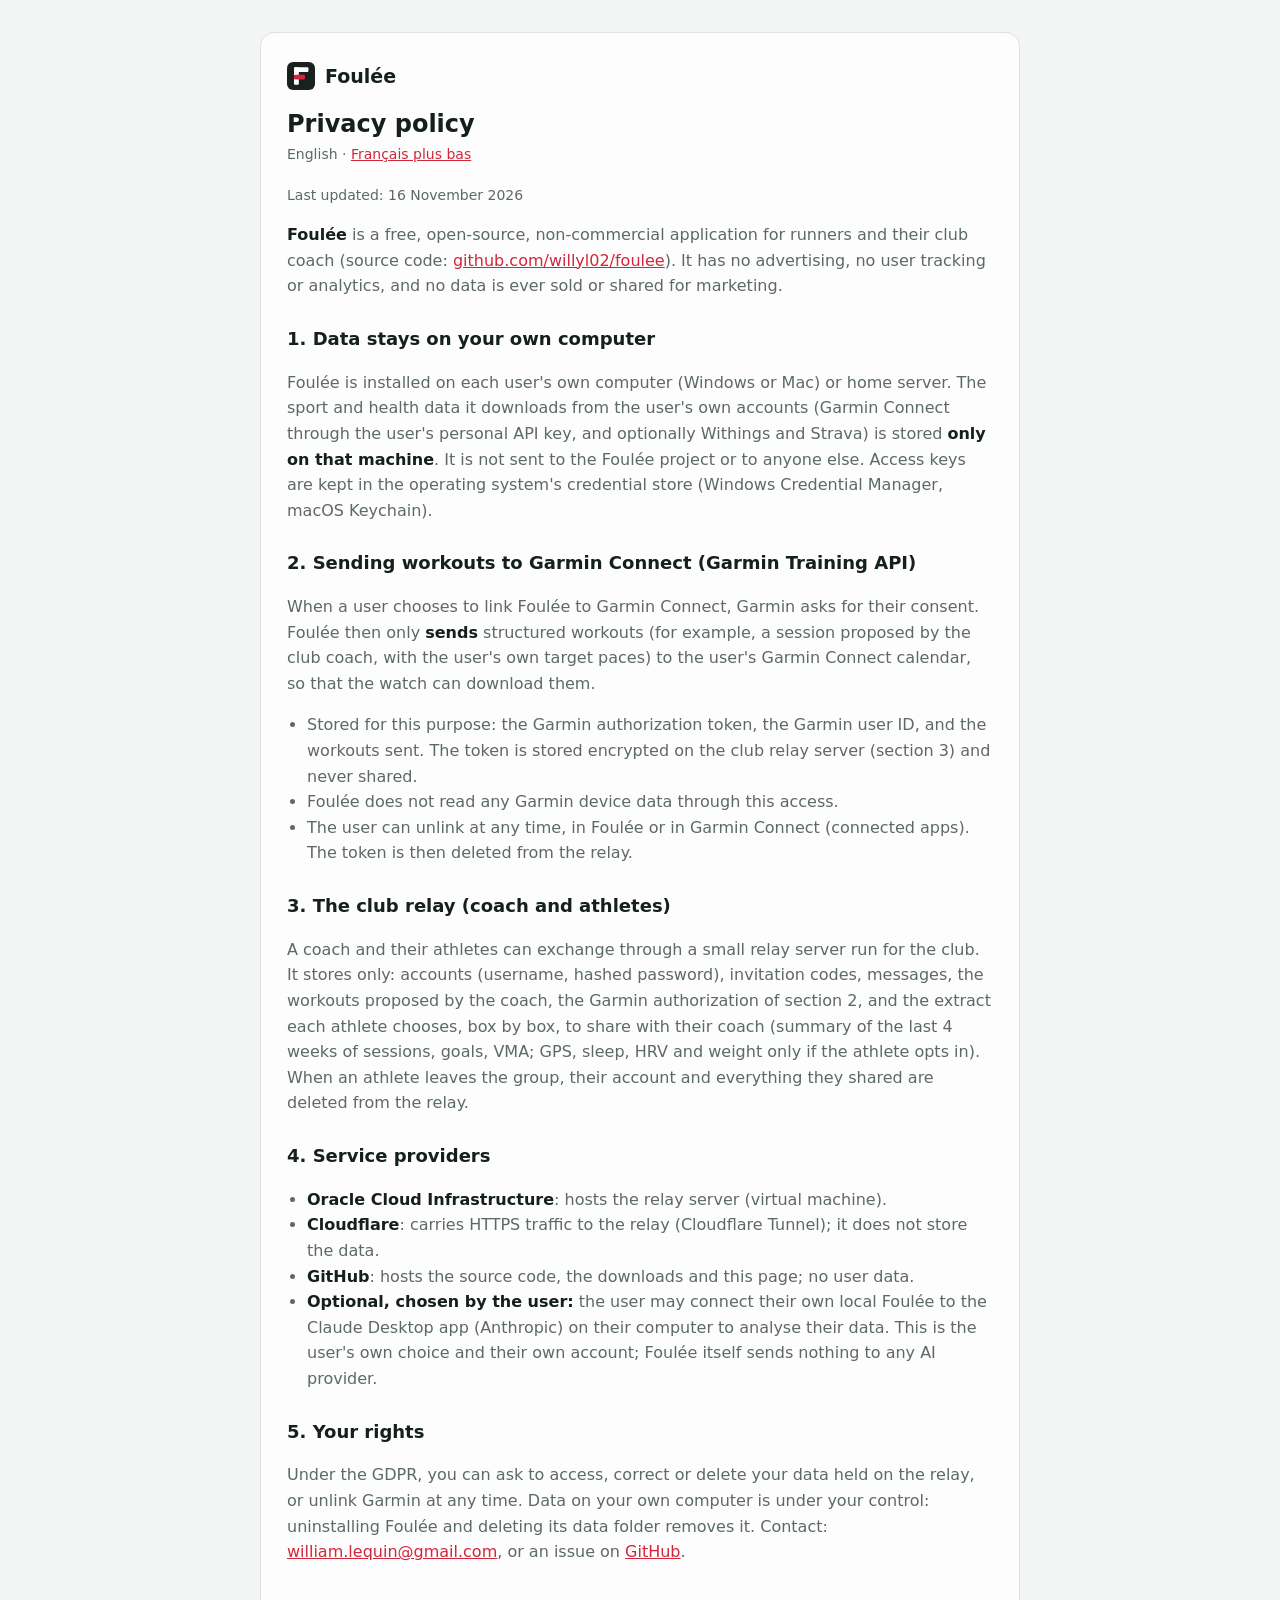
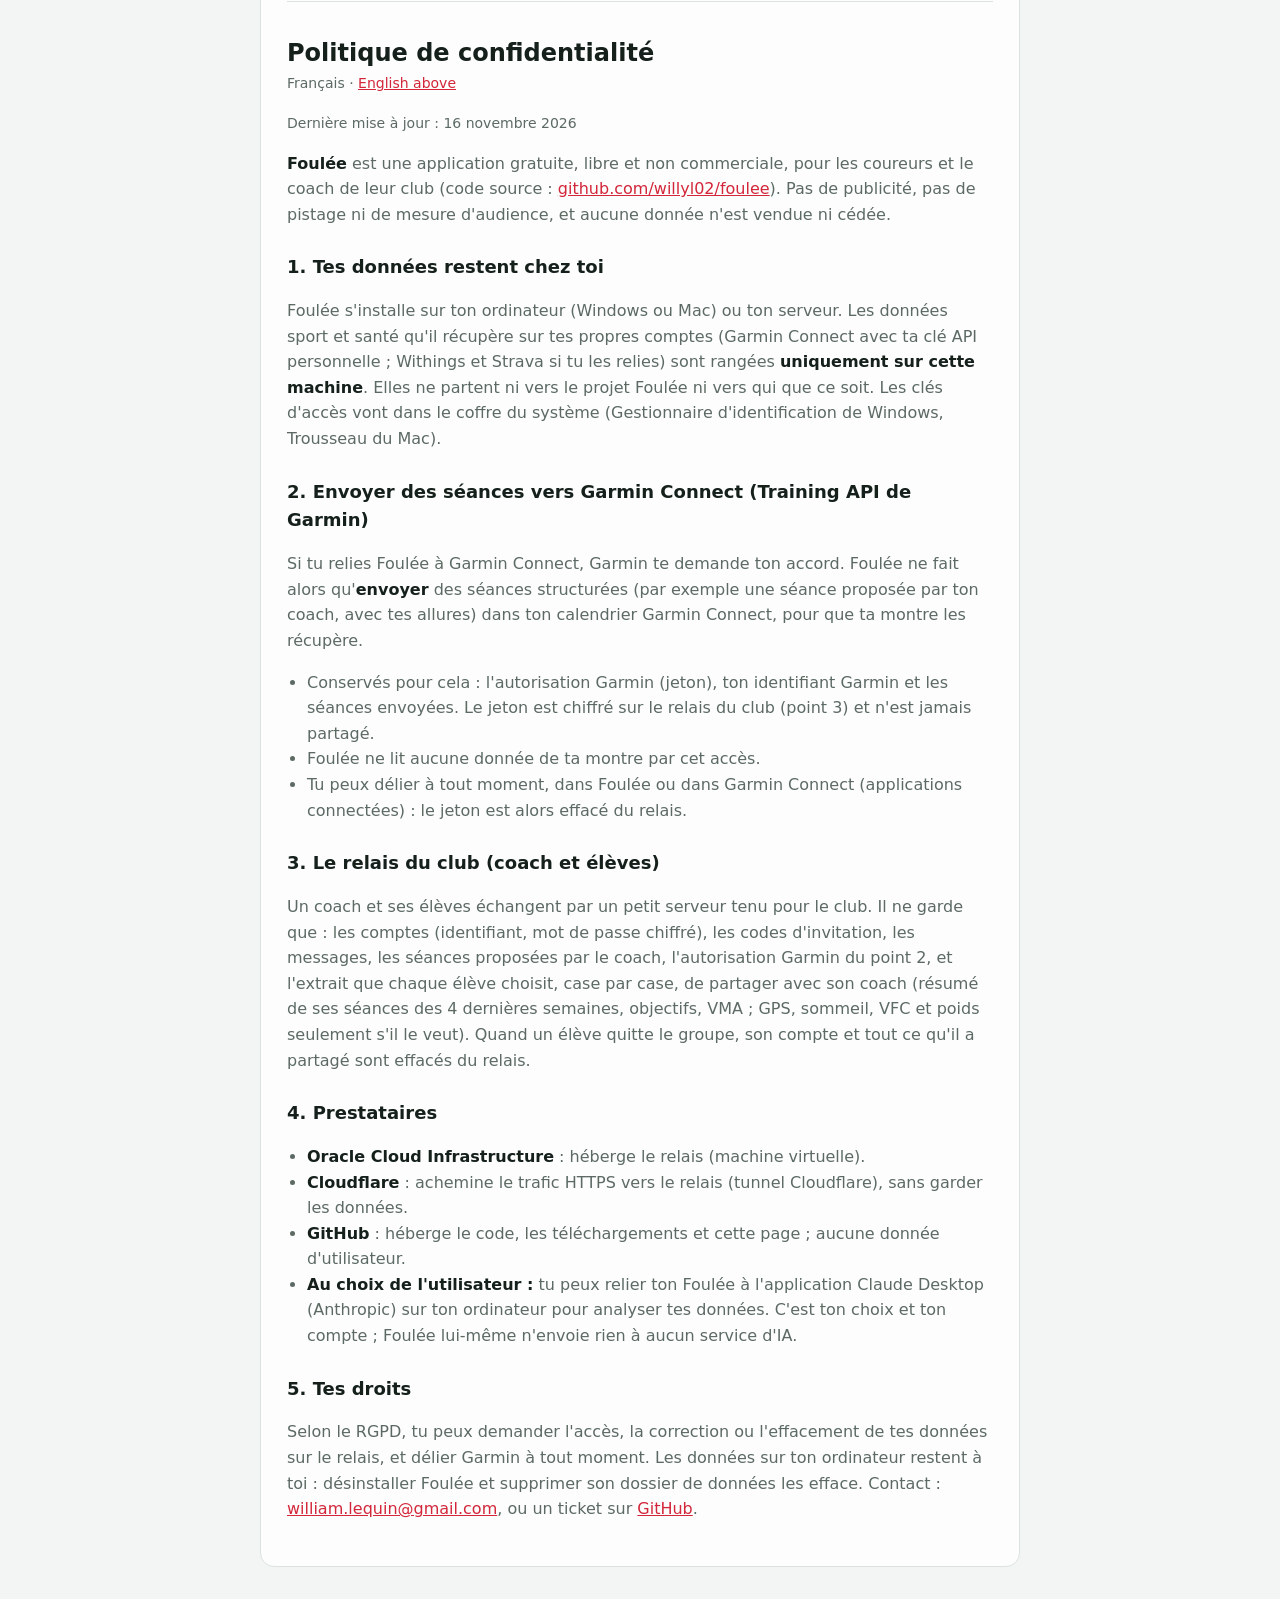
==== docs/confidentialite/index.html @ a3ae42bc "Site : page de confidentialité (pour la demande d'accès à la Training API de Garmin) Co-Authored-By:" ====
<!doctype html>
<html lang="fr">
<head>
<meta charset="utf-8">
<meta name="viewport" content="width=device-width, initial-scale=1">
<title>Foulée · Confidentialité</title>
<meta name="description" content="Politique de confidentialité de Foulée / Foulée privacy policy.">
<style>
  :root { color-scheme: light dark; --ink: #15201b; --muted: #5d6a64; --page: #f2f5f3; --card: #fcfdfc; --hair: #dce3df;
    --red: #d3263a; }
  @media (prefers-color-scheme: dark) {
    :root { --ink: #e8eeeb; --muted: #a7b3ad; --page: #101614; --card: #182020; --hair: #2a3532; --red: #ff6b7d; }
  }
  * { box-sizing: border-box; }
  body { margin: 0; padding: 32px 16px; background: var(--page); color: var(--ink);
    font: 16px/1.6 system-ui, -apple-system, "Segoe UI", Roboto, sans-serif; }
  main { max-width: 760px; margin: 0 auto; background: var(--card); border: 1px solid var(--hair); border-radius: 14px;
    padding: 28px 26px; }
  .brand { display: flex; align-items: center; gap: 10px; font-weight: 600; font-size: 19px; margin-bottom: 18px; }
  .brand svg { width: 28px; height: 28px; }
  h1 { font-size: 24px; margin: 0 0 4px; line-height: 1.25; }
  h2 { font-size: 18px; margin: 26px 0 8px; }
  .lang { font-size: 14px; color: var(--muted); margin: 0 0 18px; }
  .lang a, a { color: var(--red); }
  p, li { color: var(--muted); }
  p b, li b { color: var(--ink); }
  ul { padding-left: 20px; }
  hr { border: 0; border-top: 1px solid var(--hair); margin: 36px 0; }
  .date { font-size: 14px; color: var(--muted); }
</style>
</head>
<body>
<main>
  <div class="brand">
    <svg viewBox="0 0 32 32" aria-hidden="true"><rect width="32" height="32" rx="7" fill="#182020"/>
      <rect x="8" y="6" width="5.5" height="20" rx="1.2" fill="#fff"/><rect x="8" y="6" width="16.5" height="5.5" rx="1.2" fill="#fff"/>
      <rect x="8" y="14.5" width="12.5" height="5.5" rx="1.2" fill="#d3263a"/></svg>
    Foulée
  </div>

  <h1 id="en">Privacy policy</h1>
  <p class="lang">English · <a href="#fr">Français plus bas</a></p>
  <p class="date">Last updated: 16 November 2026</p>

  <p><b>Foulée</b> is a free, open-source, non-commercial application for runners and their club coach
  (source code: <a href="https://github.com/willyl02/foulee">github.com/willyl02/foulee</a>). It has no
  advertising, no user tracking or analytics, and no data is ever sold or shared for marketing.</p>

  <h2>1. Data stays on your own computer</h2>
  <p>Foulée is installed on each user's own computer (Windows or Mac) or home server. The sport and health data it
  downloads from the user's own accounts (Garmin Connect through the user's personal API key, and optionally
  Withings and Strava) is stored <b>only on that machine</b>. It is not sent to the Foulée project or to anyone
  else. Access keys are kept in the operating system's credential store (Windows Credential Manager, macOS
  Keychain).</p>

  <h2>2. Sending workouts to Garmin Connect (Garmin Training API)</h2>
  <p>When a user chooses to link Foulée to Garmin Connect, Garmin asks for their consent. Foulée then only
  <b>sends</b> structured workouts (for example, a session proposed by the club coach, with the user's own
  target paces) to the user's Garmin Connect calendar, so that the watch can download them.</p>
  <ul>
    <li>Stored for this purpose: the Garmin authorization token, the Garmin user ID, and the workouts sent.
      The token is stored encrypted on the club relay server (section 3) and never shared.</li>
    <li>Foulée does not read any Garmin device data through this access.</li>
    <li>The user can unlink at any time, in Foulée or in Garmin Connect (connected apps). The token is then
      deleted from the relay.</li>
  </ul>

  <h2>3. The club relay (coach and athletes)</h2>
  <p>A coach and their athletes can exchange through a small relay server run for the club. It stores only:
  accounts (username, hashed password), invitation codes, messages, the workouts proposed by the coach, the
  Garmin authorization of section 2, and the extract each athlete chooses, box by box, to share with their coach
  (summary of the last 4 weeks of sessions, goals, VMA; GPS, sleep, HRV and weight only if the athlete opts in).
  When an athlete leaves the group, their account and everything they shared are deleted from the relay.</p>

  <h2>4. Service providers</h2>
  <ul>
    <li><b>Oracle Cloud Infrastructure</b>: hosts the relay server (virtual machine).</li>
    <li><b>Cloudflare</b>: carries HTTPS traffic to the relay (Cloudflare Tunnel); it does not store the data.</li>
    <li><b>GitHub</b>: hosts the source code, the downloads and this page; no user data.</li>
    <li><b>Optional, chosen by the user:</b> the user may connect their own local Foulée to the Claude Desktop app
      (Anthropic) on their computer to analyse their data. This is the user's own choice and their own account;
      Foulée itself sends nothing to any AI provider.</li>
  </ul>

  <h2>5. Your rights</h2>
  <p>Under the GDPR, you can ask to access, correct or delete your data held on the relay, or unlink Garmin at any
  time. Data on your own computer is under your control: uninstalling Foulée and deleting its data folder
  removes it. Contact: <a href="mailto:william.lequin@gmail.com">william.lequin@gmail.com</a>, or an issue on
  <a href="https://github.com/willyl02/foulee/issues">GitHub</a>.</p>

  <hr>

  <h1 id="fr">Politique de confidentialité</h1>
  <p class="lang">Français · <a href="#en">English above</a></p>
  <p class="date">Dernière mise à jour : 16 novembre 2026</p>

  <p><b>Foulée</b> est une application gratuite, libre et non commerciale, pour les coureurs et le coach de leur
  club (code source : <a href="https://github.com/willyl02/foulee">github.com/willyl02/foulee</a>). Pas de
  publicité, pas de pistage ni de mesure d'audience, et aucune donnée n'est vendue ni cédée.</p>

  <h2>1. Tes données restent chez toi</h2>
  <p>Foulée s'installe sur ton ordinateur (Windows ou Mac) ou ton serveur. Les données sport et santé qu'il
  récupère sur tes propres comptes (Garmin Connect avec ta clé API personnelle ; Withings et Strava si tu les
  relies) sont rangées <b>uniquement sur cette machine</b>. Elles ne partent ni vers le projet Foulée ni vers qui
  que ce soit. Les clés d'accès vont dans le coffre du système (Gestionnaire d'identification de Windows,
  Trousseau du Mac).</p>

  <h2>2. Envoyer des séances vers Garmin Connect (Training API de Garmin)</h2>
  <p>Si tu relies Foulée à Garmin Connect, Garmin te demande ton accord. Foulée ne fait alors qu'<b>envoyer</b>
  des séances structurées (par exemple une séance proposée par ton coach, avec tes allures) dans ton calendrier
  Garmin Connect, pour que ta montre les récupère.</p>
  <ul>
    <li>Conservés pour cela : l'autorisation Garmin (jeton), ton identifiant Garmin et les séances envoyées. Le
      jeton est chiffré sur le relais du club (point 3) et n'est jamais partagé.</li>
    <li>Foulée ne lit aucune donnée de ta montre par cet accès.</li>
    <li>Tu peux délier à tout moment, dans Foulée ou dans Garmin Connect (applications connectées) : le jeton est
      alors effacé du relais.</li>
  </ul>

  <h2>3. Le relais du club (coach et élèves)</h2>
  <p>Un coach et ses élèves échangent par un petit serveur tenu pour le club. Il ne garde que : les comptes
  (identifiant, mot de passe chiffré), les codes d'invitation, les messages, les séances proposées par le coach,
  l'autorisation Garmin du point 2, et l'extrait que chaque élève choisit, case par case, de partager avec son
  coach (résumé de ses séances des 4 dernières semaines, objectifs, VMA ; GPS, sommeil, VFC et poids seulement
  s'il le veut). Quand un élève quitte le groupe, son compte et tout ce qu'il a partagé sont effacés du relais.</p>

  <h2>4. Prestataires</h2>
  <ul>
    <li><b>Oracle Cloud Infrastructure</b> : héberge le relais (machine virtuelle).</li>
    <li><b>Cloudflare</b> : achemine le trafic HTTPS vers le relais (tunnel Cloudflare), sans garder les données.</li>
    <li><b>GitHub</b> : héberge le code, les téléchargements et cette page ; aucune donnée d'utilisateur.</li>
    <li><b>Au choix de l'utilisateur :</b> tu peux relier ton Foulée à l'application Claude Desktop (Anthropic) sur
      ton ordinateur pour analyser tes données. C'est ton choix et ton compte ; Foulée lui-même n'envoie rien à
      aucun service d'IA.</li>
  </ul>

  <h2>5. Tes droits</h2>
  <p>Selon le RGPD, tu peux demander l'accès, la correction ou l'effacement de tes données sur le relais, et délier
  Garmin à tout moment. Les données sur ton ordinateur restent à toi : désinstaller Foulée et supprimer son dossier
  de données les efface. Contact : <a href="mailto:william.lequin@gmail.com">william.lequin@gmail.com</a>, ou un
  ticket sur <a href="https://github.com/willyl02/foulee/issues">GitHub</a>.</p>
</main>
</body>
</html>
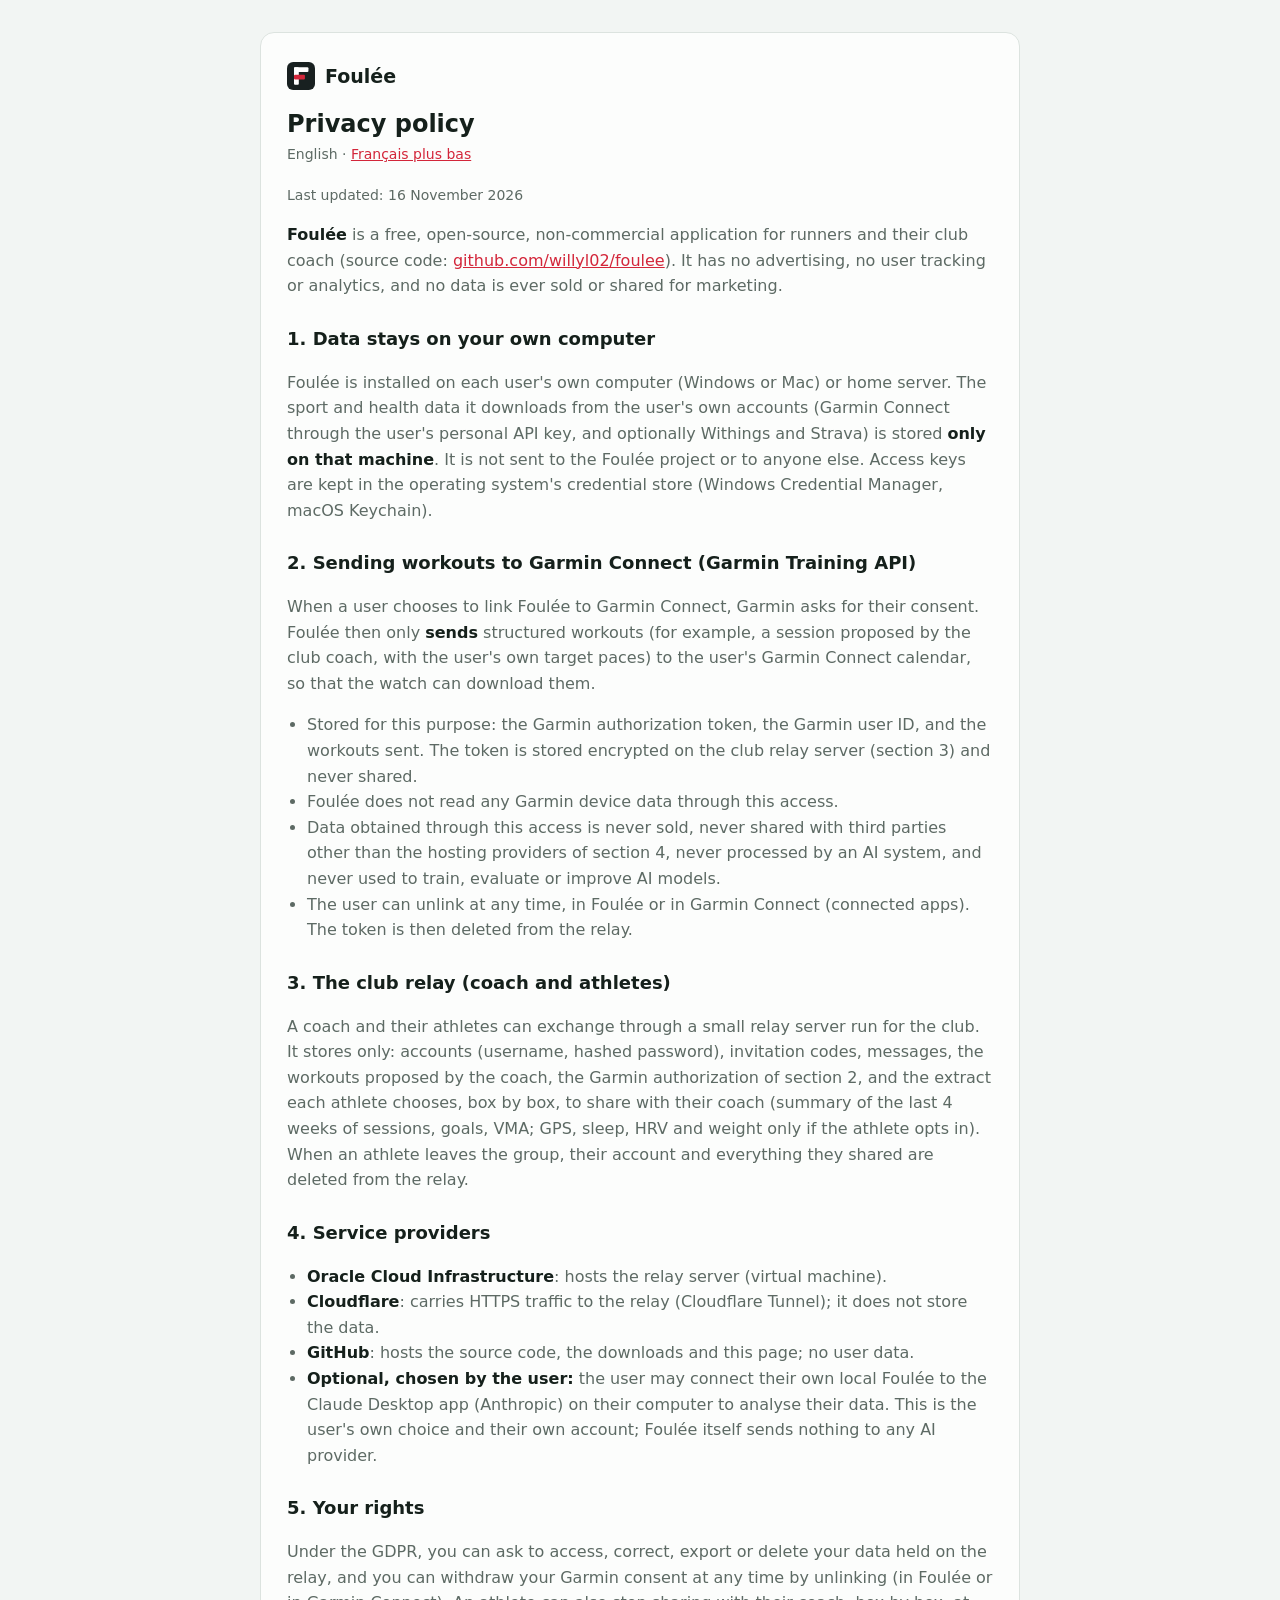
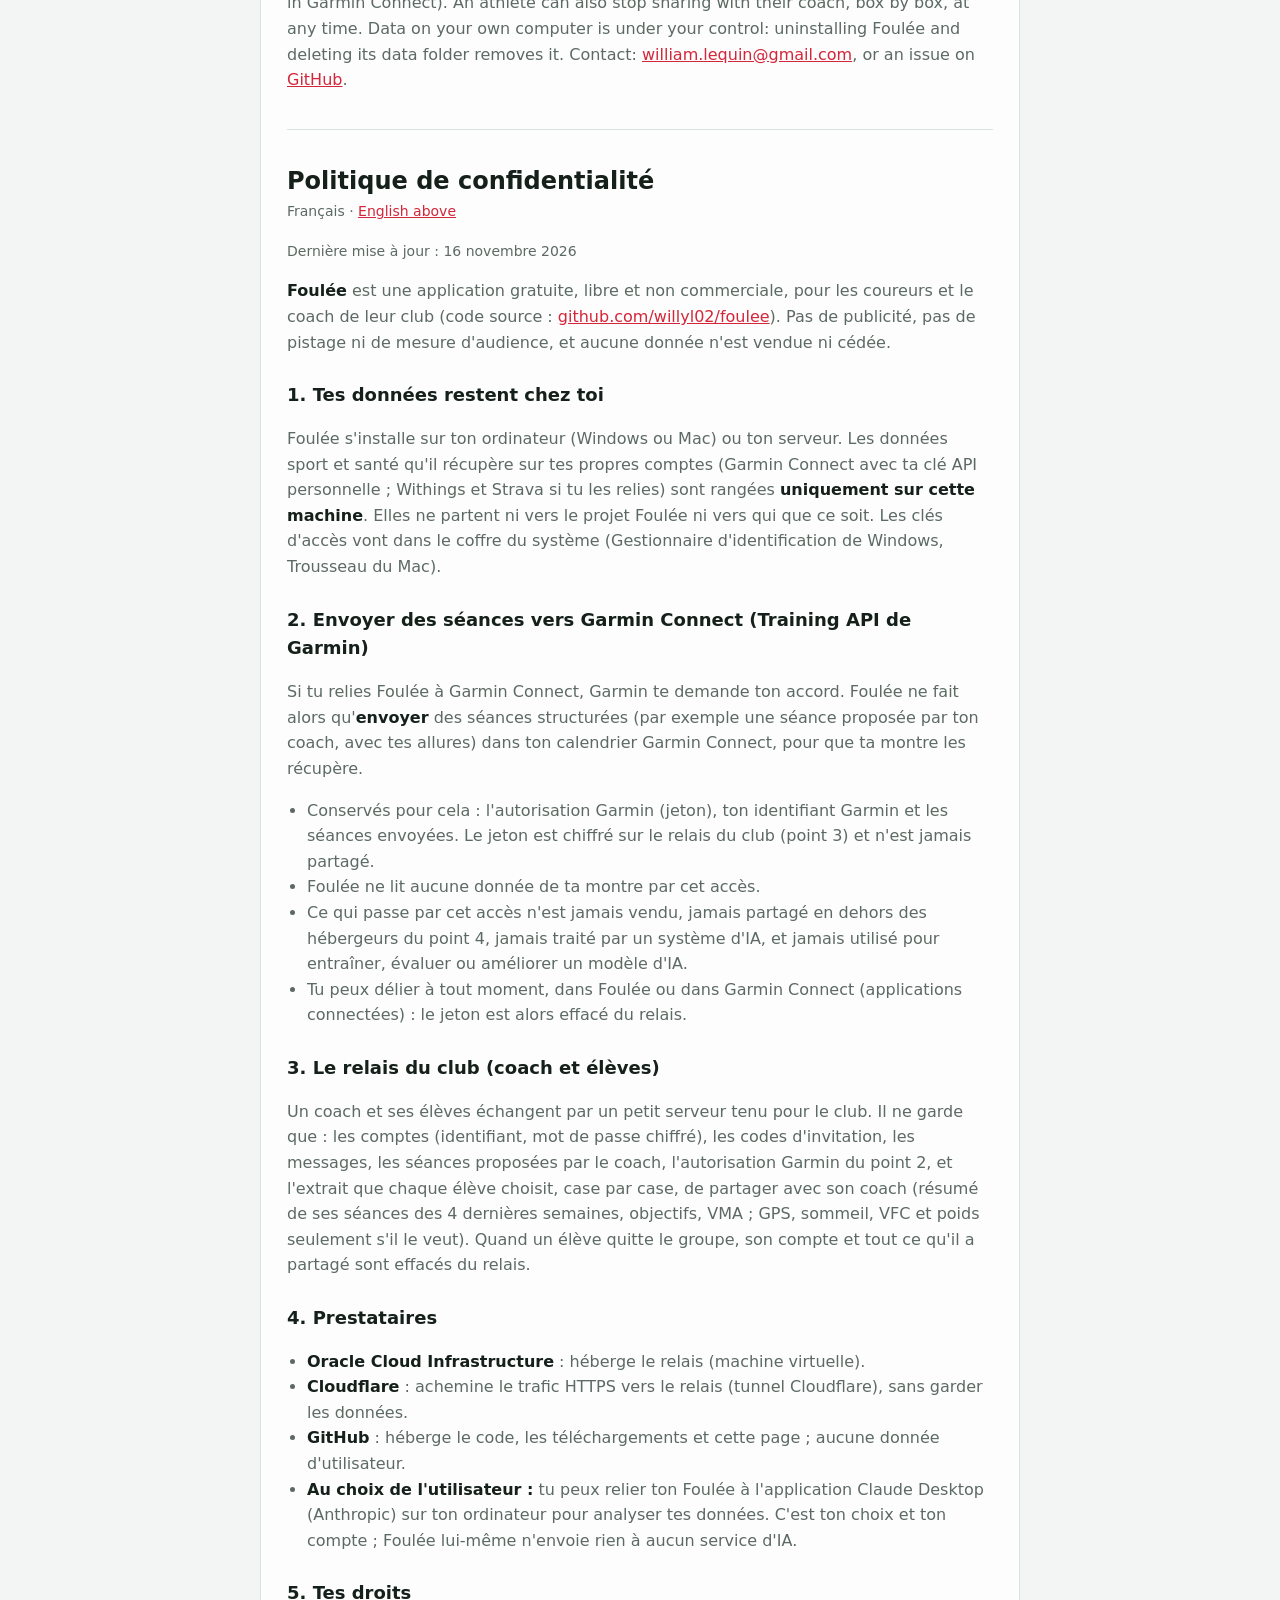
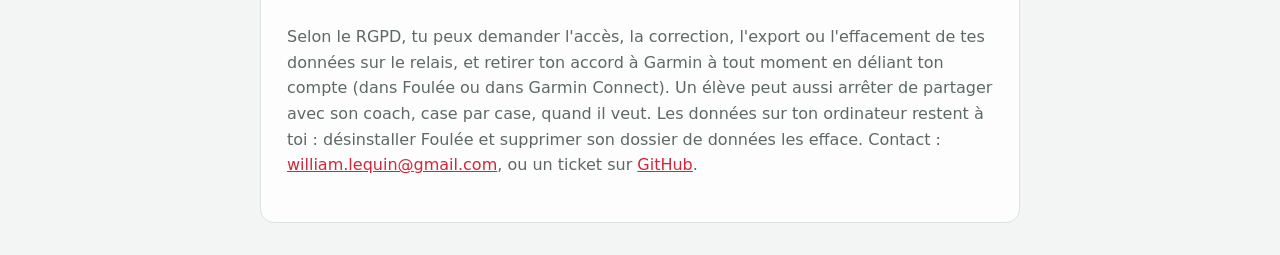
==== commit 460bce56: "Site : confidentialité complétée (export, retrait de l'accord, pas d'IA sur les données Garmin) Co-A" ====
--- a/docs/confidentialite/index.html
+++ b/docs/confidentialite/index.html
@@ -61,6 +61,9 @@
     <li>Stored for this purpose: the Garmin authorization token, the Garmin user ID, and the workouts sent.
       The token is stored encrypted on the club relay server (section 3) and never shared.</li>
     <li>Foulée does not read any Garmin device data through this access.</li>
+    <li>Data obtained through this access is never sold, never shared with third parties other than the hosting
+      providers of section 4, never processed by an AI system, and never used to train, evaluate or improve AI
+      models.</li>
     <li>The user can unlink at any time, in Foulée or in Garmin Connect (connected apps). The token is then
       deleted from the relay.</li>
   </ul>
@@ -83,8 +86,9 @@
   </ul>
 
   <h2>5. Your rights</h2>
-  <p>Under the GDPR, you can ask to access, correct or delete your data held on the relay, or unlink Garmin at any
-  time. Data on your own computer is under your control: uninstalling Foulée and deleting its data folder
+  <p>Under the GDPR, you can ask to access, correct, export or delete your data held on the relay, and you can
+  withdraw your Garmin consent at any time by unlinking (in Foulée or in Garmin Connect).
+  An athlete can also stop sharing with their coach, box by box, at any time. Data on your own computer is under your control: uninstalling Foulée and deleting its data folder
   removes it. Contact: <a href="mailto:william.lequin@gmail.com">william.lequin@gmail.com</a>, or an issue on
   <a href="https://github.com/willyl02/foulee/issues">GitHub</a>.</p>
 
@@ -113,6 +117,8 @@
     <li>Conservés pour cela : l'autorisation Garmin (jeton), ton identifiant Garmin et les séances envoyées. Le
       jeton est chiffré sur le relais du club (point 3) et n'est jamais partagé.</li>
     <li>Foulée ne lit aucune donnée de ta montre par cet accès.</li>
+    <li>Ce qui passe par cet accès n'est jamais vendu, jamais partagé en dehors des hébergeurs du point 4, jamais
+      traité par un système d'IA, et jamais utilisé pour entraîner, évaluer ou améliorer un modèle d'IA.</li>
     <li>Tu peux délier à tout moment, dans Foulée ou dans Garmin Connect (applications connectées) : le jeton est
       alors effacé du relais.</li>
   </ul>
@@ -135,8 +141,9 @@
   </ul>
 
   <h2>5. Tes droits</h2>
-  <p>Selon le RGPD, tu peux demander l'accès, la correction ou l'effacement de tes données sur le relais, et délier
-  Garmin à tout moment. Les données sur ton ordinateur restent à toi : désinstaller Foulée et supprimer son dossier
+  <p>Selon le RGPD, tu peux demander l'accès, la correction, l'export ou l'effacement de tes données sur le relais,
+  et retirer ton accord à Garmin à tout moment en déliant ton compte (dans Foulée ou dans Garmin Connect). Un
+  élève peut aussi arrêter de partager avec son coach, case par case, quand il veut. Les données sur ton ordinateur restent à toi : désinstaller Foulée et supprimer son dossier
   de données les efface. Contact : <a href="mailto:william.lequin@gmail.com">william.lequin@gmail.com</a>, ou un
   ticket sur <a href="https://github.com/willyl02/foulee/issues">GitHub</a>.</p>
 </main>
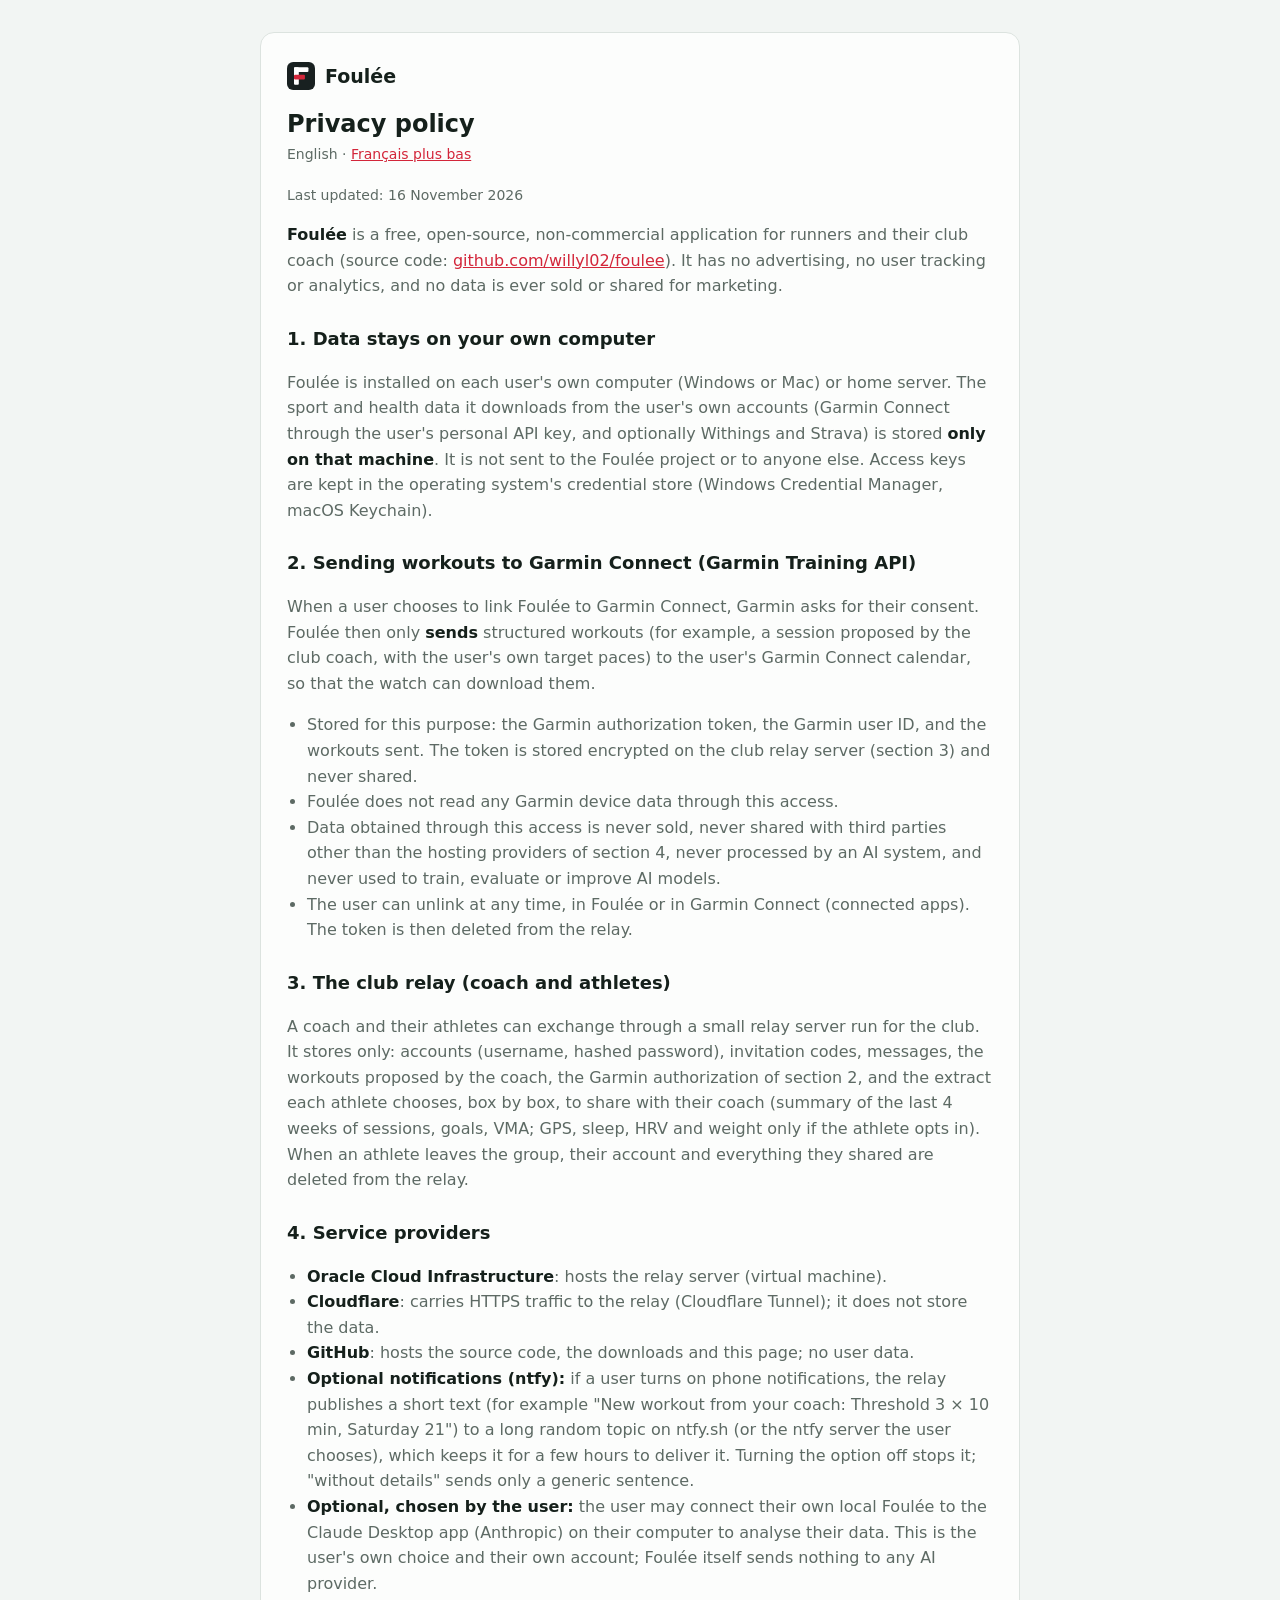
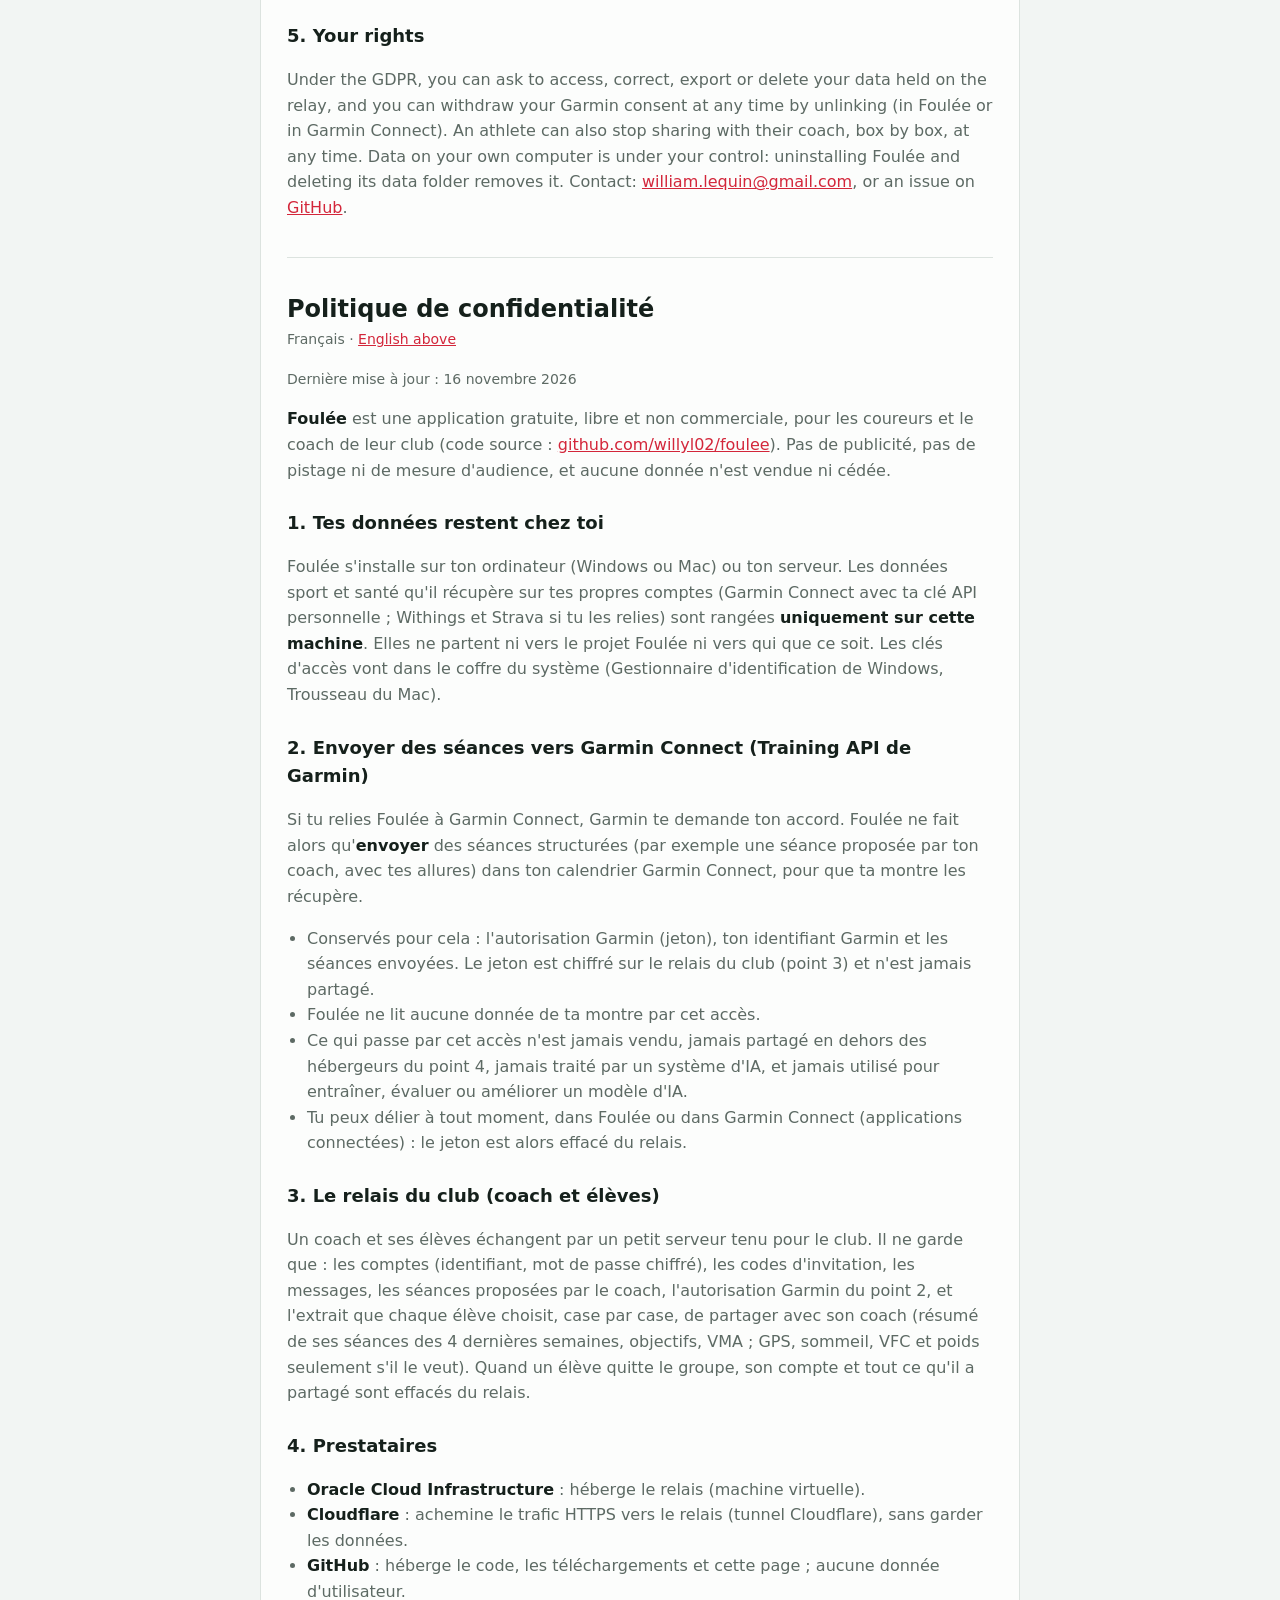
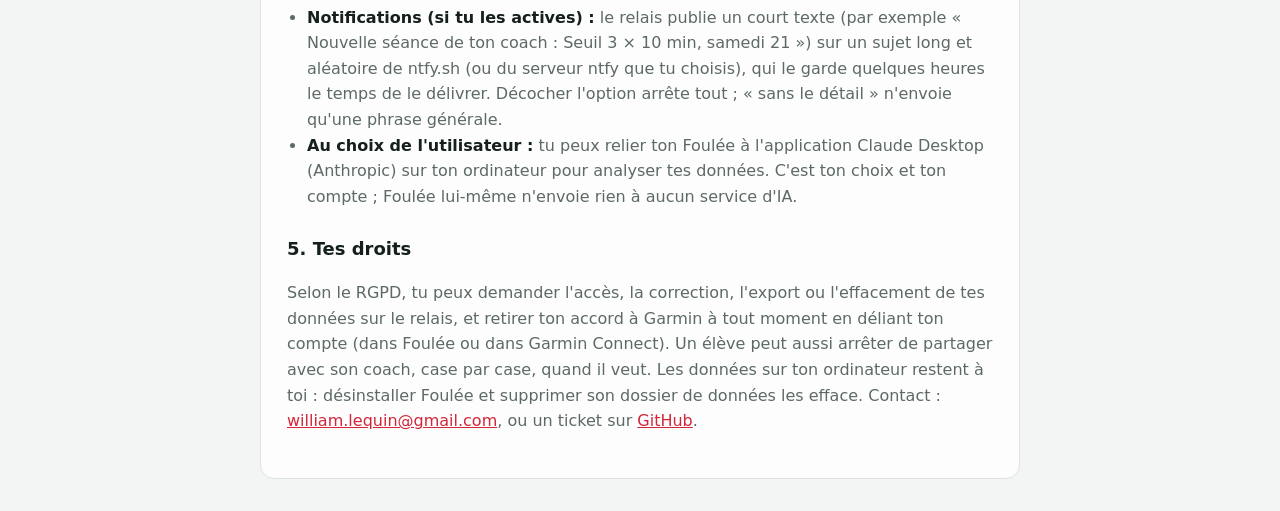
==== commit 5db650de: "0.8.2b8 : notifications ntfy par le relais (séances, messages), e-mail préparé - Relais : tables not" ====
--- a/docs/confidentialite/index.html
+++ b/docs/confidentialite/index.html
@@ -80,6 +80,10 @@
     <li><b>Oracle Cloud Infrastructure</b>: hosts the relay server (virtual machine).</li>
     <li><b>Cloudflare</b>: carries HTTPS traffic to the relay (Cloudflare Tunnel); it does not store the data.</li>
     <li><b>GitHub</b>: hosts the source code, the downloads and this page; no user data.</li>
+    <li><b>Optional notifications (ntfy):</b> if a user turns on phone notifications, the relay publishes a short
+      text (for example "New workout from your coach: Threshold 3 × 10 min, Saturday 21") to a long random topic on
+      ntfy.sh (or the ntfy server the user chooses), which keeps it for a few hours to deliver it. Turning the
+      option off stops it; "without details" sends only a generic sentence.</li>
     <li><b>Optional, chosen by the user:</b> the user may connect their own local Foulée to the Claude Desktop app
       (Anthropic) on their computer to analyse their data. This is the user's own choice and their own account;
       Foulée itself sends nothing to any AI provider.</li>
@@ -135,6 +139,10 @@
     <li><b>Oracle Cloud Infrastructure</b> : héberge le relais (machine virtuelle).</li>
     <li><b>Cloudflare</b> : achemine le trafic HTTPS vers le relais (tunnel Cloudflare), sans garder les données.</li>
     <li><b>GitHub</b> : héberge le code, les téléchargements et cette page ; aucune donnée d'utilisateur.</li>
+    <li><b>Notifications (si tu les actives) :</b> le relais publie un court texte (par exemple « Nouvelle séance de
+      ton coach : Seuil 3 × 10 min, samedi 21 ») sur un sujet long et aléatoire de ntfy.sh (ou du serveur ntfy que tu
+      choisis), qui le garde quelques heures le temps de le délivrer. Décocher l'option arrête tout ; « sans le
+      détail » n'envoie qu'une phrase générale.</li>
     <li><b>Au choix de l'utilisateur :</b> tu peux relier ton Foulée à l'application Claude Desktop (Anthropic) sur
       ton ordinateur pour analyser tes données. C'est ton choix et ton compte ; Foulée lui-même n'envoie rien à
       aucun service d'IA.</li>
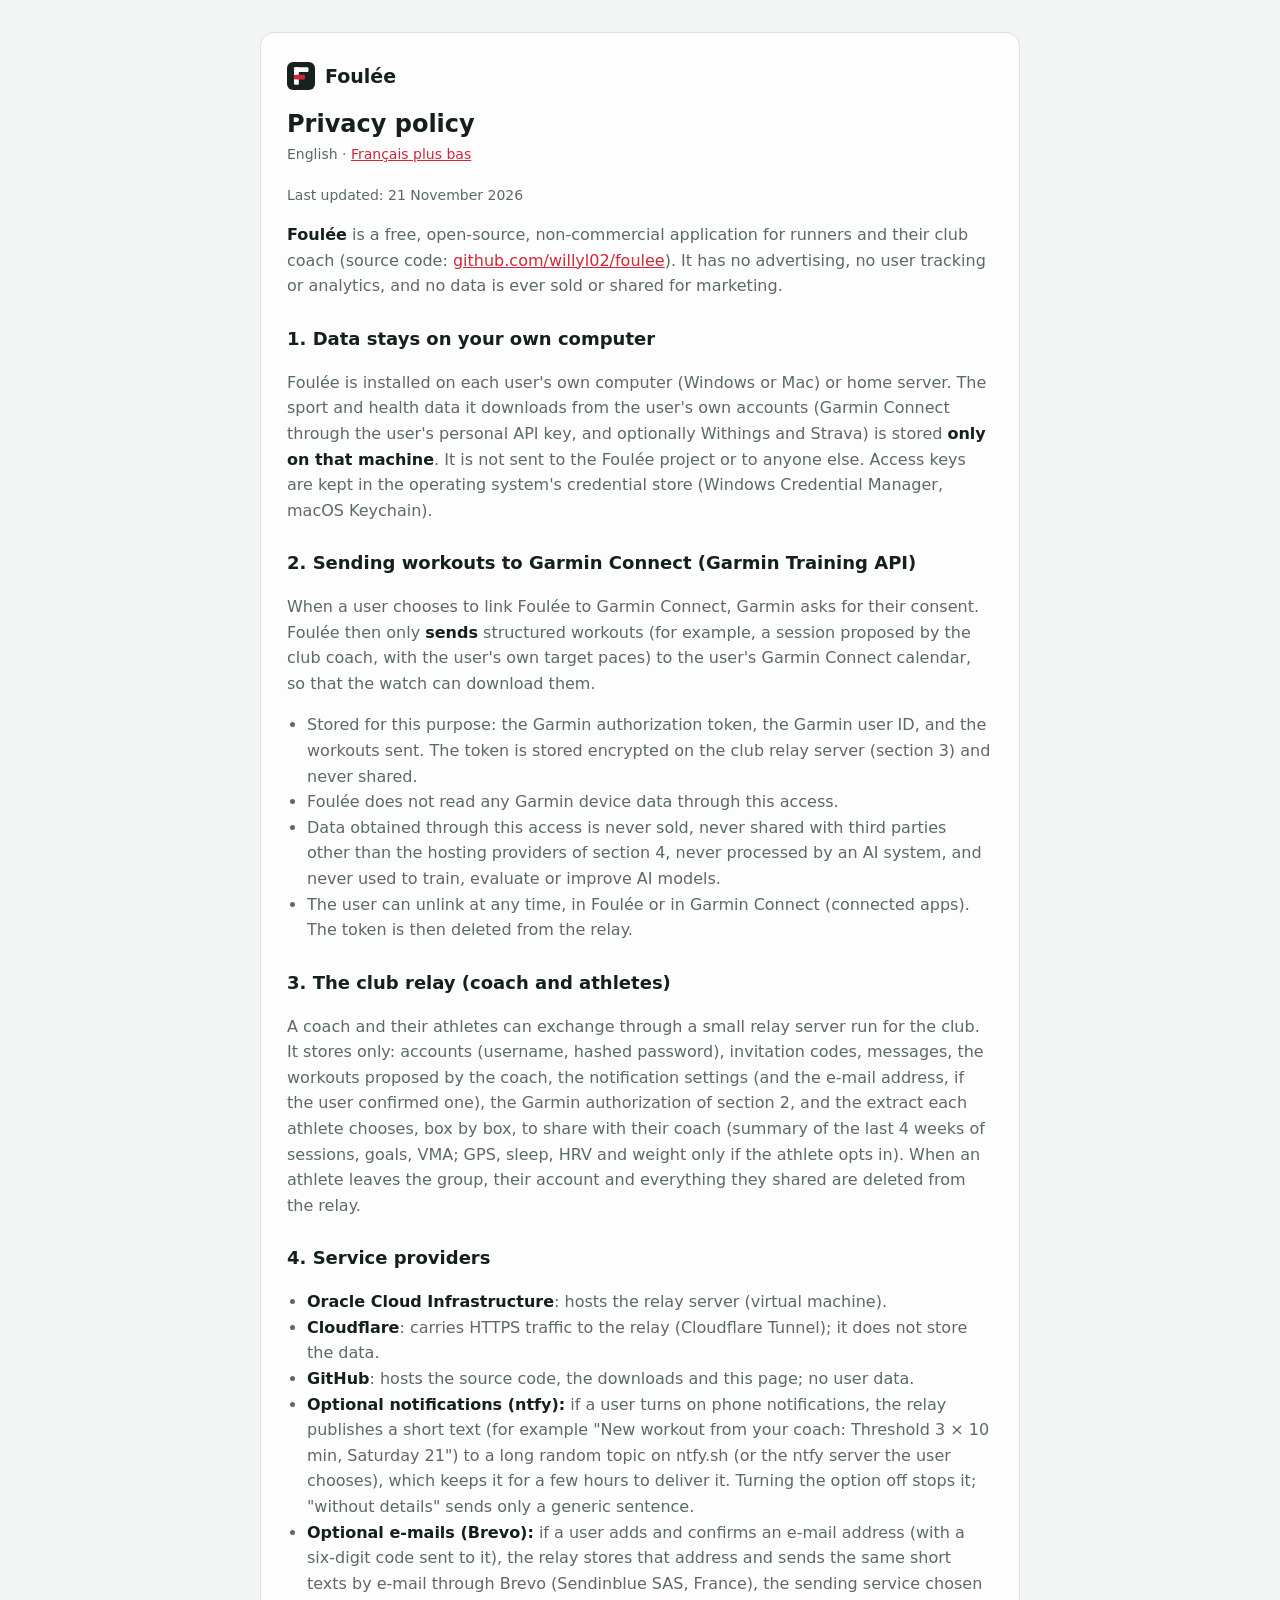
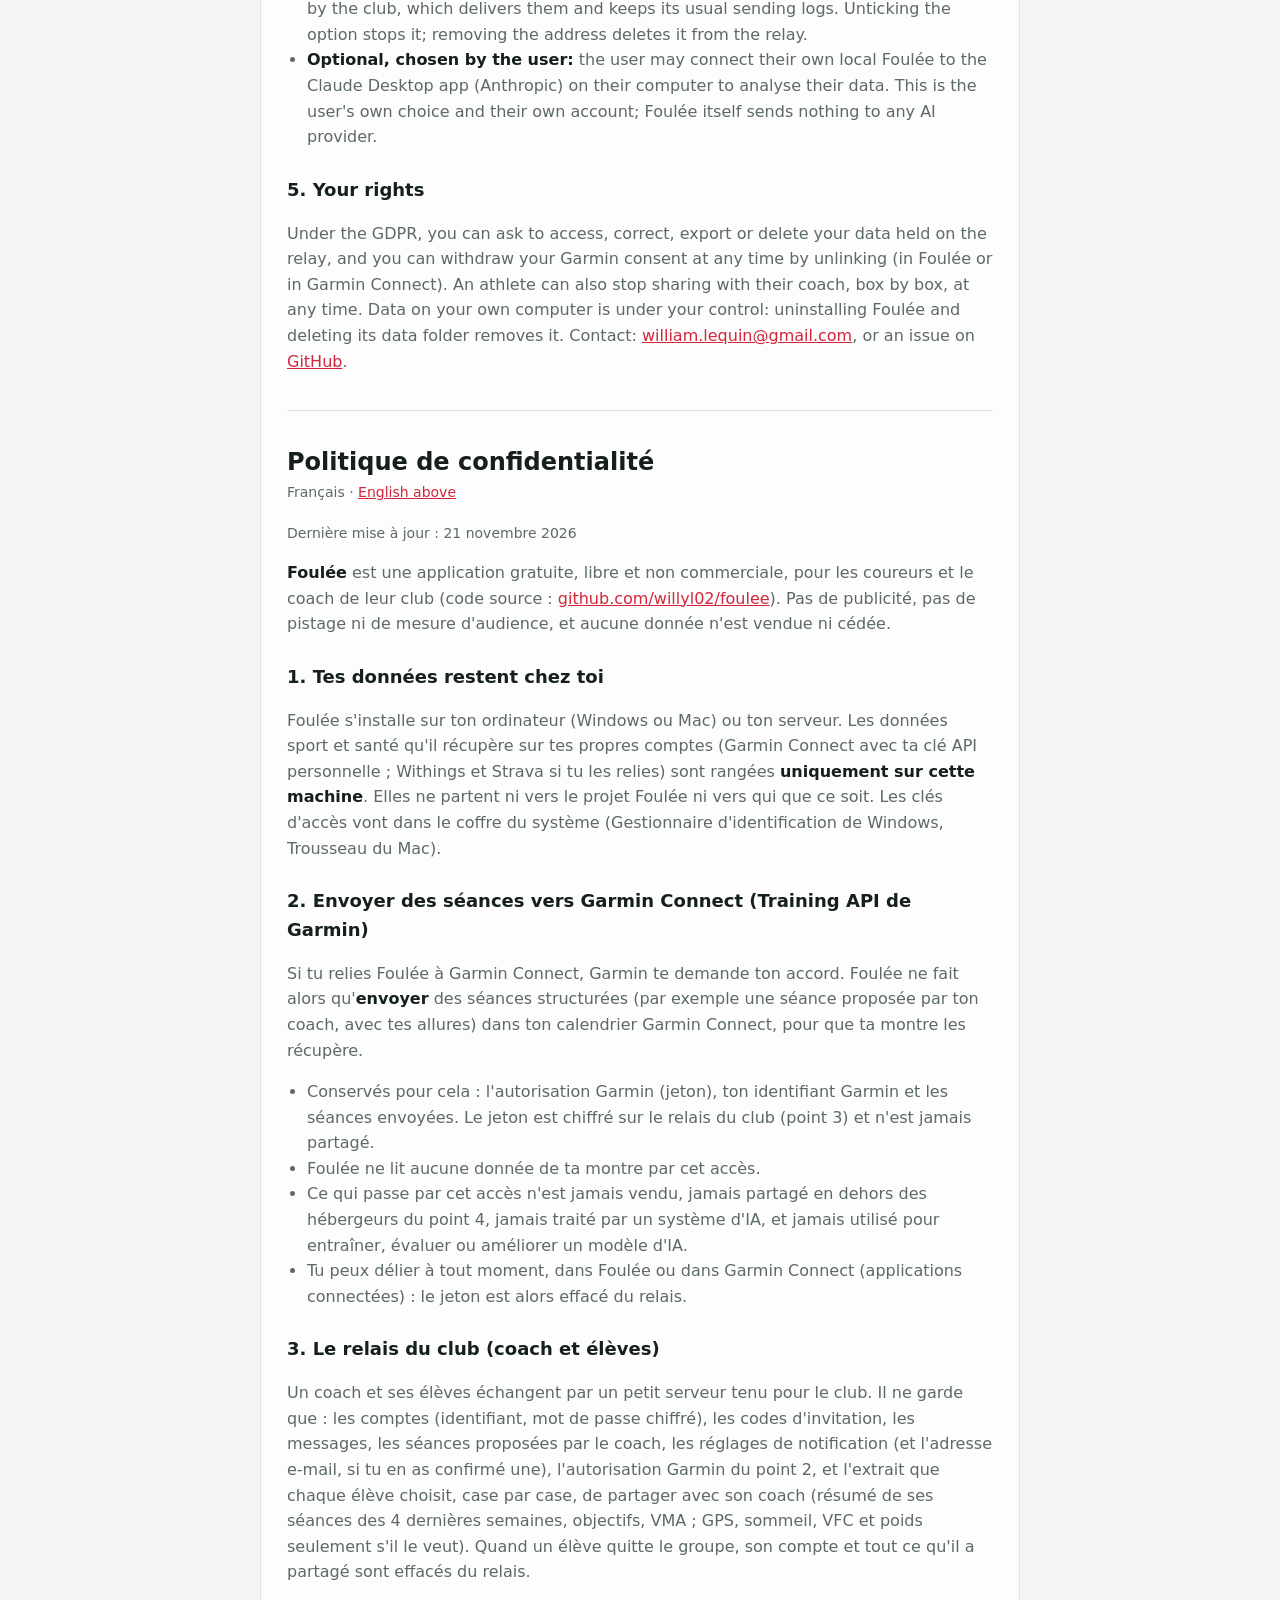
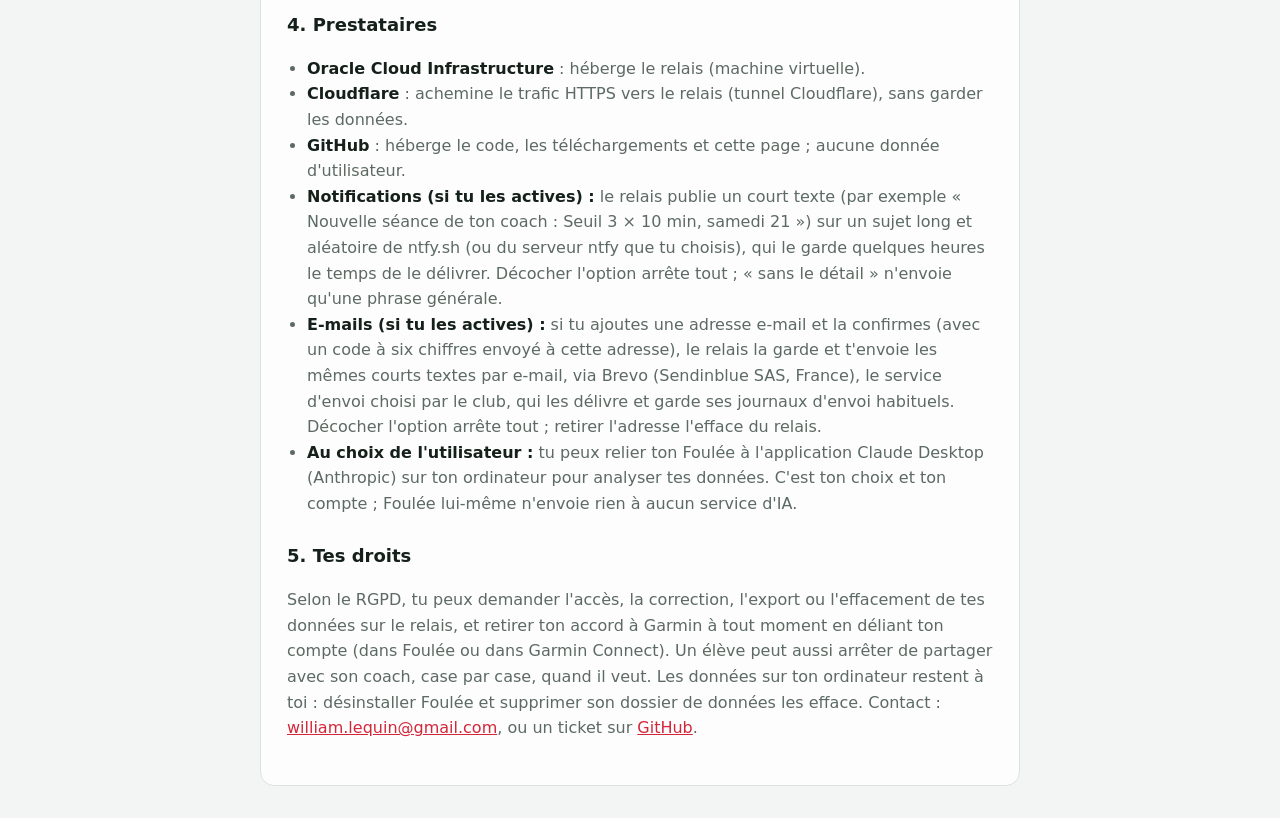
==== commit fdeee27c: "0.8.2b11 : les notifications par e-mail (adresse confirmée par un code, service d'envoi SMTP sur le " ====
--- a/docs/confidentialite/index.html
+++ b/docs/confidentialite/index.html
@@ -40,7 +40,7 @@
 
   <h1 id="en">Privacy policy</h1>
   <p class="lang">English · <a href="#fr">Français plus bas</a></p>
-  <p class="date">Last updated: 16 November 2026</p>
+  <p class="date">Last updated: 21 November 2026</p>
 
   <p><b>Foulée</b> is a free, open-source, non-commercial application for runners and their club coach
   (source code: <a href="https://github.com/willyl02/foulee">github.com/willyl02/foulee</a>). It has no
@@ -71,6 +71,7 @@
   <h2>3. The club relay (coach and athletes)</h2>
   <p>A coach and their athletes can exchange through a small relay server run for the club. It stores only:
   accounts (username, hashed password), invitation codes, messages, the workouts proposed by the coach, the
+  notification settings (and the e-mail address, if the user confirmed one), the
   Garmin authorization of section 2, and the extract each athlete chooses, box by box, to share with their coach
   (summary of the last 4 weeks of sessions, goals, VMA; GPS, sleep, HRV and weight only if the athlete opts in).
   When an athlete leaves the group, their account and everything they shared are deleted from the relay.</p>
@@ -84,6 +85,10 @@
       text (for example "New workout from your coach: Threshold 3 × 10 min, Saturday 21") to a long random topic on
       ntfy.sh (or the ntfy server the user chooses), which keeps it for a few hours to deliver it. Turning the
       option off stops it; "without details" sends only a generic sentence.</li>
+    <li><b>Optional e-mails (Brevo):</b> if a user adds and confirms an e-mail address (with a six-digit code sent to
+      it), the relay stores that address and sends the same short texts by e-mail through Brevo (Sendinblue SAS,
+      France), the sending service chosen by the club, which delivers them and keeps its usual sending logs.
+      Unticking the option stops it; removing the address deletes it from the relay.</li>
     <li><b>Optional, chosen by the user:</b> the user may connect their own local Foulée to the Claude Desktop app
       (Anthropic) on their computer to analyse their data. This is the user's own choice and their own account;
       Foulée itself sends nothing to any AI provider.</li>
@@ -100,7 +105,7 @@
 
   <h1 id="fr">Politique de confidentialité</h1>
   <p class="lang">Français · <a href="#en">English above</a></p>
-  <p class="date">Dernière mise à jour : 16 novembre 2026</p>
+  <p class="date">Dernière mise à jour : 21 novembre 2026</p>
 
   <p><b>Foulée</b> est une application gratuite, libre et non commerciale, pour les coureurs et le coach de leur
   club (code source : <a href="https://github.com/willyl02/foulee">github.com/willyl02/foulee</a>). Pas de
@@ -130,6 +135,7 @@
   <h2>3. Le relais du club (coach et élèves)</h2>
   <p>Un coach et ses élèves échangent par un petit serveur tenu pour le club. Il ne garde que : les comptes
   (identifiant, mot de passe chiffré), les codes d'invitation, les messages, les séances proposées par le coach,
+  les réglages de notification (et l'adresse e-mail, si tu en as confirmé une),
   l'autorisation Garmin du point 2, et l'extrait que chaque élève choisit, case par case, de partager avec son
   coach (résumé de ses séances des 4 dernières semaines, objectifs, VMA ; GPS, sommeil, VFC et poids seulement
   s'il le veut). Quand un élève quitte le groupe, son compte et tout ce qu'il a partagé sont effacés du relais.</p>
@@ -143,6 +149,10 @@
       ton coach : Seuil 3 × 10 min, samedi 21 ») sur un sujet long et aléatoire de ntfy.sh (ou du serveur ntfy que tu
       choisis), qui le garde quelques heures le temps de le délivrer. Décocher l'option arrête tout ; « sans le
       détail » n'envoie qu'une phrase générale.</li>
+    <li><b>E-mails (si tu les actives) :</b> si tu ajoutes une adresse e-mail et la confirmes (avec un code à six
+      chiffres envoyé à cette adresse), le relais la garde et t'envoie les mêmes courts textes par e-mail, via Brevo
+      (Sendinblue SAS, France), le service d'envoi choisi par le club, qui les délivre et garde ses journaux d'envoi
+      habituels. Décocher l'option arrête tout ; retirer l'adresse l'efface du relais.</li>
     <li><b>Au choix de l'utilisateur :</b> tu peux relier ton Foulée à l'application Claude Desktop (Anthropic) sur
       ton ordinateur pour analyser tes données. C'est ton choix et ton compte ; Foulée lui-même n'envoie rien à
       aucun service d'IA.</li>
